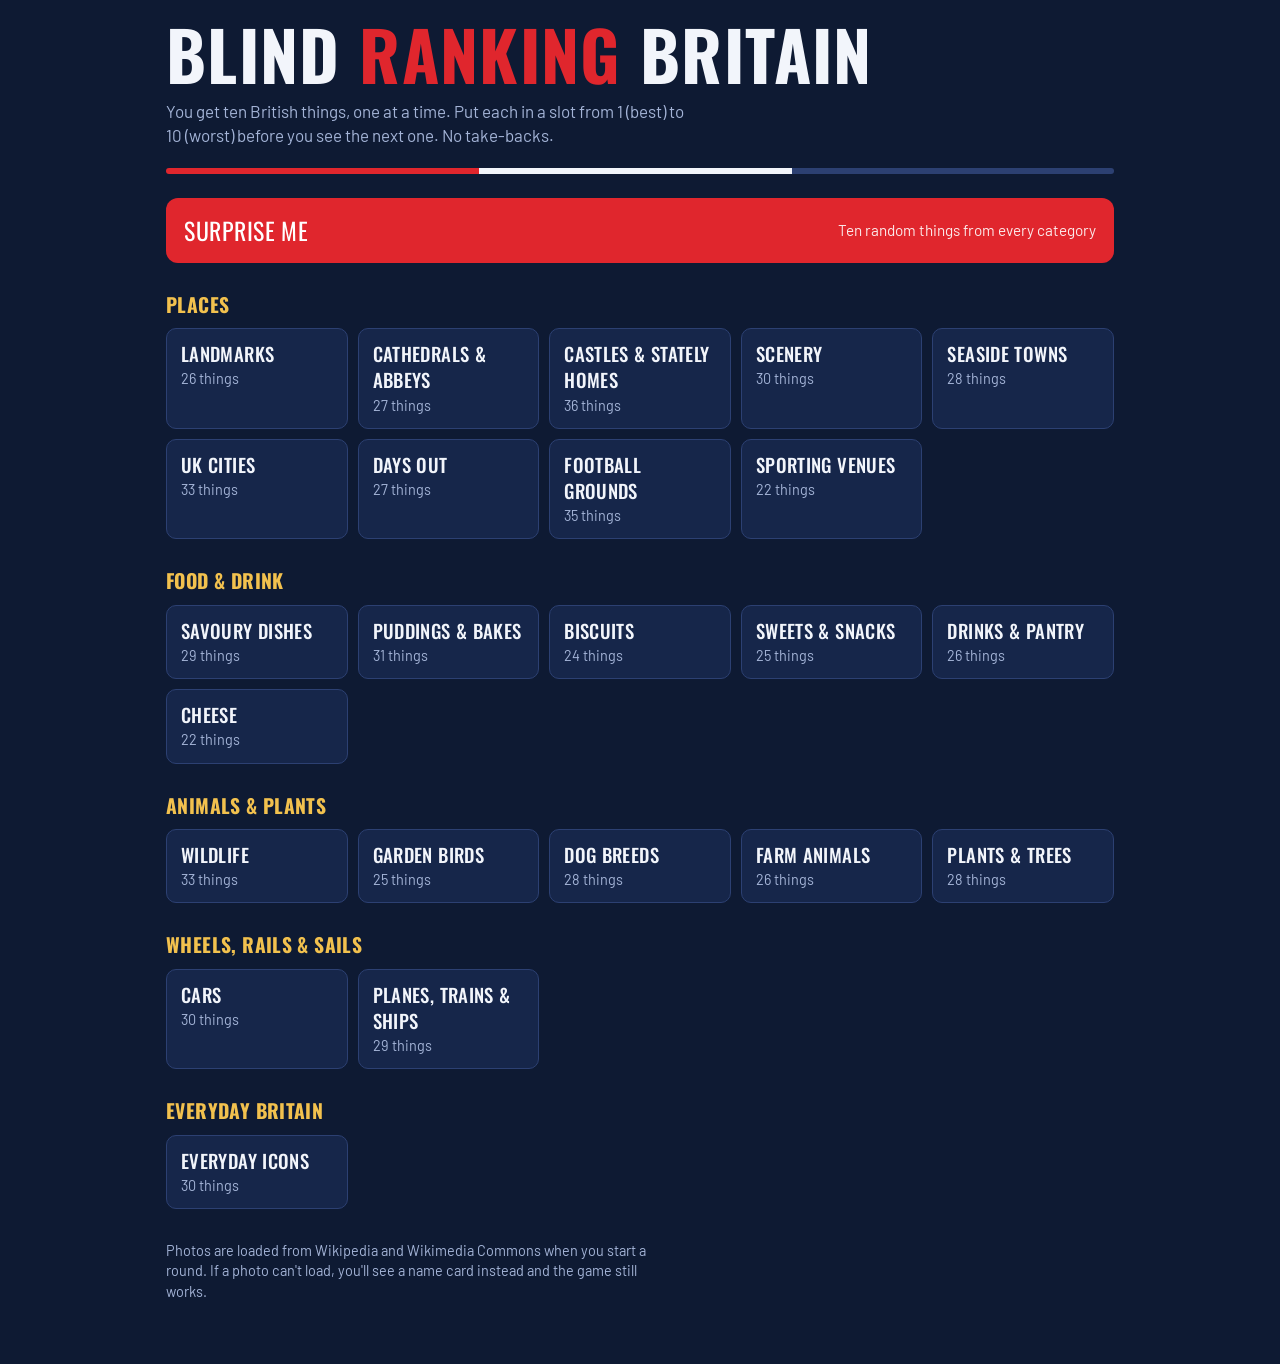
==== blind-ranking/index.html @ 7e0fb838 "Add Blind Ranking Britain game Co-Authored-By: Claude Sonnet 5.5 <noreply@anthropic.com> Claude-Sess" ====
<!DOCTYPE html>
<html lang="en-GB">
<head>
<meta charset="utf-8">
<meta name="viewport" content="width=device-width, initial-scale=1">
<title>Blind Ranking Britain</title>
<link rel="preconnect" href="https://fonts.googleapis.com">
<link rel="preconnect" href="https://fonts.gstatic.com" crossorigin>
<link href="https://fonts.googleapis.com/css2?family=Barlow:wght@400;600&family=Oswald:wght@500;700&display=swap" rel="stylesheet">
<style>
:root {
  /* Layout idea: category grid (home) -> one photo card beside ten numbered slots (game) -> ranked list (result). Navy ground, post-box red accent. */
  --bg: #0e1a33;
  --panel: #16264a;
  --line: #2c4072;
  --text: #f2f5fb;
  --muted: #a3b3d6;
  --accent: #e0262d;
  --gold: #f2c14e;
  --display: 'Oswald', 'Arial Narrow', Impact, sans-serif;
  --body: 'Barlow', system-ui, -apple-system, 'Segoe UI', Roboto, sans-serif;
  color-scheme: dark;
}
* { box-sizing: border-box; }
html, body { margin: 0; background: var(--bg); color: var(--text); font-family: var(--body); font-size: 17px; line-height: 1.4; }
body { min-height: 100%; }
button { font: inherit; color: inherit; cursor: pointer; }
button:focus-visible { outline: 3px solid var(--gold); outline-offset: 2px; }
[hidden] { display: none !important; }
.wrap { max-width: 980px; margin: 0 auto; padding: 20px 16px 48px; }
h1, h2, h3 { font-family: var(--display); text-transform: uppercase; letter-spacing: .02em; margin: 0; text-wrap: balance; }
h1 { font-size: clamp(2.4rem, 9vw, 4rem); line-height: 1; font-weight: 700; }
h1 span { color: var(--accent); }
.lede { color: var(--muted); max-width: 52ch; margin: 12px 0 0; }
.stripe { height: 6px; margin: 20px 0 24px; background: linear-gradient(90deg, var(--accent) 0 33%, var(--text) 33% 66%, var(--line) 66%); border-radius: 3px; }

/* home */
.surprise { width: 100%; display: flex; justify-content: space-between; align-items: center; gap: 12px; padding: 16px 18px; border: 0; border-radius: 12px; background: var(--accent); color: #fff; font-family: var(--display); font-size: 1.4rem; text-transform: uppercase; letter-spacing: .03em; }
.surprise small { font-family: var(--body); text-transform: none; font-size: .9rem; opacity: .9; letter-spacing: 0; }
.group { margin-top: 28px; }
.group h2 { font-size: 1.15rem; color: var(--gold); margin-bottom: 10px; }
.cats { display: grid; grid-template-columns: repeat(auto-fill, minmax(160px, 1fr)); gap: 10px; }
.cat { text-align: left; padding: 12px 14px; background: var(--panel); border: 1px solid var(--line); border-radius: 10px; display: flex; flex-direction: column; gap: 2px; min-height: 68px; }
.cat:hover { border-color: var(--text); }
.cat b { font-family: var(--display); font-weight: 500; font-size: 1.1rem; text-transform: uppercase; letter-spacing: .02em; }
.cat span { color: var(--muted); font-size: .85rem; }
.credit { color: var(--muted); font-size: .85rem; margin-top: 32px; max-width: 60ch; }

/* loading */
.loading { min-height: 60vh; display: grid; place-content: center; text-align: center; gap: 12px; font-family: var(--display); text-transform: uppercase; font-size: 1.4rem; }
.spin { width: 36px; height: 36px; margin: 0 auto; border: 4px solid var(--line); border-top-color: var(--accent); border-radius: 50%; animation: spin 0.9s linear infinite; }
@keyframes spin { to { transform: rotate(360deg); } }
@media (prefers-reduced-motion: reduce) { .spin { animation-duration: 3s; } }

/* game */
.bar { display: flex; align-items: center; justify-content: space-between; gap: 12px; margin-bottom: 14px; }
.back { background: none; border: 1px solid var(--line); border-radius: 8px; padding: 6px 12px; color: var(--muted); }
.bar .name { font-family: var(--display); text-transform: uppercase; font-size: 1.05rem; letter-spacing: .03em; flex: 1; text-align: center; }
.prog { font-family: var(--display); color: var(--gold); font-size: 1.1rem; min-width: 64px; text-align: right; }
.game { display: grid; gap: 16px; }
@media (min-width: 760px) { .game { grid-template-columns: 1fr 1fr; align-items: start; } .stage { position: sticky; top: 16px; } }
.stage { background: var(--panel); border: 1px solid var(--line); border-radius: 14px; overflow: hidden; }
.pic { position: relative; overflow: hidden; background: linear-gradient(135deg, #24396b, #101d3c); }
.pic img { width: 100%; height: 100%; object-fit: cover; display: block; }
.pic.big { height: clamp(190px, 36vh, 380px); }
.pic.md { width: 52px; height: 52px; flex: none; border-radius: 8px; }
.pic.sm { width: 36px; height: 36px; flex: none; border-radius: 6px; }
.ph { width: 100%; height: 100%; display: grid; place-content: center; padding: 10px; text-align: center; font-family: var(--display); text-transform: uppercase; font-size: 1.6rem; line-height: 1.1; color: var(--muted); }
.pic.md .ph, .pic.sm .ph { display: none; }
.itemname { padding: 12px 16px 16px; }
.itemname small { color: var(--muted); display: block; text-transform: uppercase; letter-spacing: .08em; font-size: .75rem; }
.itemname h2 { font-size: clamp(1.5rem, 6vw, 2rem); line-height: 1.1; margin-top: 2px; }
.slots { display: grid; gap: 6px; }
.slot { display: flex; align-items: center; gap: 12px; width: 100%; min-height: 48px; padding: 4px 12px 4px 8px; text-align: left; background: transparent; border: 1px dashed var(--line); border-radius: 10px; }
.slot .n { width: 34px; flex: none; text-align: center; font-family: var(--display); font-size: 1.5rem; color: var(--muted); }
.slot .t { flex: 1; min-width: 0; color: var(--muted); }
.slot .tag { font-size: .7rem; text-transform: uppercase; letter-spacing: .08em; color: var(--gold); }
.slot.open:hover { border-style: solid; border-color: var(--text); background: var(--panel); }
.slot.filled { background: var(--panel); border-style: solid; cursor: default; }
.slot.filled .n { color: var(--gold); }
.slot.filled .t { color: var(--text); font-weight: 600; overflow-wrap: anywhere; }
.hint { color: var(--muted); font-size: .85rem; margin: 10px 0 0; }

/* result */
.result h2 { font-size: clamp(1.8rem, 7vw, 2.6rem); }
.rank { list-style: none; margin: 18px 0 0; padding: 0; display: grid; gap: 6px; }
.rank li { display: flex; align-items: center; gap: 12px; padding: 6px 12px 6px 8px; background: var(--panel); border: 1px solid var(--line); border-radius: 10px; }
.rank .n { width: 34px; text-align: center; font-family: var(--display); font-size: 1.5rem; color: var(--gold); }
.rank li:first-child { border-color: var(--gold); }
.rank li:last-child { border-color: var(--accent); }
.rank .t { flex: 1; min-width: 0; font-weight: 600; overflow-wrap: anywhere; }
.rank .t small { display: block; color: var(--muted); font-weight: 400; }
.actions { display: flex; flex-wrap: wrap; gap: 10px; margin-top: 20px; }
.btn { padding: 12px 18px; border-radius: 10px; border: 1px solid var(--line); background: var(--panel); font-family: var(--display); text-transform: uppercase; letter-spacing: .03em; font-size: 1.05rem; }
.btn.primary { background: var(--accent); border-color: var(--accent); color: #fff; }
.msg { color: var(--gold); margin: 10px 0 0; min-height: 1.4em; }
</style>
</head>
<body>
<main class="wrap">

  <section id="home">
    <h1>Blind <span>Ranking</span> Britain</h1>
    <p class="lede">You get ten British things, one at a time. Put each in a slot from 1 (best) to 10 (worst) before you see the next one. No take-backs.</p>
    <div class="stripe" aria-hidden="true"></div>
    <button class="surprise" id="mixBtn" type="button">
      <span>Surprise me</span><small>Ten random things from every category</small>
    </button>
    <div id="groups"></div>
    <p class="credit">Photos are loaded from Wikipedia and Wikimedia Commons when you start a round. If a photo can't load, you'll see a name card instead and the game still works.</p>
  </section>

  <section id="loading" class="loading" hidden>
    <div class="spin" aria-hidden="true"></div>
    <div>Fetching photos</div>
  </section>

  <section id="game" hidden>
    <div class="bar">
      <button class="back" id="backBtn" type="button">Quit</button>
      <div class="name" id="catName"></div>
      <div class="prog" id="prog" aria-live="polite"></div>
    </div>
    <div class="game">
      <div class="stage">
        <div id="photo"></div>
        <div class="itemname"><small>Where does this go?</small><h2 id="itemName"></h2></div>
      </div>
      <div>
        <div class="slots" id="slots"></div>
        <p class="hint">Tap a slot, or press 1 to 9 and 0 for 10. 1 is best, 10 is worst.</p>
      </div>
    </div>
  </section>

  <section id="result" class="result" hidden>
    <h2 id="resTitle">Your ranking</h2>
    <p class="lede" id="resSub"></p>
    <ol class="rank" id="rankList"></ol>
    <div class="actions">
      <button class="btn primary" id="againBtn" type="button">Play again</button>
      <button class="btn" id="copyBtn" type="button">Copy result</button>
      <button class="btn" id="homeBtn" type="button">All categories</button>
    </div>
    <p class="msg" id="copyMsg" aria-live="polite"></p>
  </section>

</main>

<script>
(function () {
  'use strict';

  var GROUPS = ['Places', 'Food & drink', 'Animals & plants', 'Wheels, rails & sails', 'Everyday Britain'];

  // items: "Wikipedia article title::Label shown in game" separated by ";". The label defaults to the title without any (bracketed bit).
  var CATS = [
    { group: 0, name: 'Landmarks', items: "Big Ben;Tower Bridge;Stonehenge;Buckingham Palace;Edinburgh Castle;Blackpool Tower;Angel of the North;The Shard;London Eye;Hadrian's Wall;Giant's Causeway;White Cliffs of Dover;Tower of London;Glastonbury Tor;Forth Bridge;Clifton Suspension Bridge;Brighton Palace Pier;Royal Albert Hall;The Kelpies;Roman Baths (Bath);Humber Bridge;The Iron Bridge::Iron Bridge;Menai Suspension Bridge;Trafalgar Square;Piccadilly Circus;Royal Pavilion" },
    { group: 0, name: 'Cathedrals & Abbeys', items: "St Paul's Cathedral;York Minster;Canterbury Cathedral;Durham Cathedral;Salisbury Cathedral;Westminster Abbey;Liverpool Cathedral;Lincoln Cathedral;Ely Cathedral;Wells Cathedral;Gloucester Cathedral;Winchester Cathedral;Coventry Cathedral;Truro Cathedral;Norwich Cathedral;St Davids Cathedral;Exeter Cathedral;Westminster Cathedral;St Giles' Cathedral;Glasgow Cathedral;Lichfield Cathedral;Chichester Cathedral;King's College Chapel, Cambridge::King's College Chapel;Fountains Abbey;Tintern Abbey;Whitby Abbey;Rosslyn Chapel" },
    { group: 0, name: 'Castles & Stately Homes', items: "Windsor Castle;Edinburgh Castle;Warwick Castle;Caernarfon Castle;Stirling Castle;Dover Castle;Leeds Castle;Bodiam Castle;Alnwick Castle;Balmoral Castle;Hampton Court Palace;Blenheim Palace;Eilean Donan;Conwy Castle;Harlech Castle;Highclere Castle;Chatsworth House;Castle Howard;Kenilworth Castle;Dunnottar Castle;Corfe Castle;Carrickfergus Castle;Cardiff Castle;Castell Coch;Bamburgh Castle;Durham Castle;Lindisfarne Castle;Palace of Holyroodhouse;Hever Castle;Glamis Castle;Urquhart Castle;Beaumaris Castle;Pembroke Castle;Tintagel Castle;Osborne House;Kensington Palace" },
    { group: 0, name: 'Scenery', items: "Lake District;Snowdonia;Ben Nevis;Scafell Pike;Isle of Skye;Jurassic Coast;Dartmoor;Peak District;Cairngorms;Loch Ness;Seven Sisters (cliffs)::Seven Sisters;Cheddar Gorge;Malham Cove;Durdle Door;Lulworth Cove;Fingal's Cave;Glen Coe;Brecon Beacons;Yorkshire Dales;New Forest;Isle of Wight;Land's End;Lizard Point;Dunnet Head;Beachy Head;Old Harry Rocks;Loch Lomond;Buttermere;Windermere;Glenfinnan Viaduct" },
    { group: 0, name: 'Seaside Towns', items: "Blackpool;Brighton;Bournemouth;Scarborough, North Yorkshire::Scarborough;Whitby;Margate;Great Yarmouth;Llandudno;Southend-on-Sea;Torquay;St Ives, Cornwall::St Ives;Weston-super-Mare;Skegness;Cromer;Bognor Regis;Tenby;Aberystwyth;Portrush;Broadstairs;Newquay;Falmouth, Cornwall::Falmouth;Whitley Bay;Clacton-on-Sea;Morecambe;Southport;Padstow;Lyme Regis;Ramsgate" },
    { group: 0, name: 'UK Cities', items: "London;Edinburgh;Manchester;Liverpool;Glasgow;Cardiff;Belfast;Bristol;Bath, Somerset::Bath;York;Oxford;Cambridge;Newcastle upon Tyne::Newcastle;Birmingham;Leeds;Sheffield;Nottingham;Norwich;Aberdeen;Inverness;Durham, England::Durham;Canterbury;Exeter;Chester;Lincoln, England::Lincoln;Southampton;Plymouth;Swansea;Leicester;Derry::Derry/Londonderry;Stirling;Winchester;Salisbury" },
    { group: 0, name: 'Days Out', items: "Blackpool Pleasure Beach;Alton Towers;Legoland Windsor Resort::Legoland Windsor;Thorpe Park;Chessington World of Adventures;Eden Project;Longleat;Madame Tussauds London::Madame Tussauds;ZSL London Zoo::London Zoo;Natural History Museum, London::Natural History Museum;Science Museum, London::Science Museum;British Museum;Royal Botanic Gardens, Kew::Kew Gardens;Beamish Museum;Portmeirion;Warwick Castle;Cadbury World;Tate Modern;Victoria and Albert Museum::V&A;Bletchley Park;Drayton Manor Park;Flamingo Land Resort::Flamingo Land;National Railway Museum;Jorvik Viking Centre;Edinburgh Zoo;Windsor Great Park;Whipsnade Zoo" },
    { group: 0, name: 'Football Grounds', items: "Wembley Stadium;Old Trafford;Anfield;Emirates Stadium;Stamford Bridge (stadium)::Stamford Bridge;City of Manchester Stadium::Etihad Stadium;Villa Park;St James' Park;Goodison Park;Celtic Park;Ibrox Stadium;Hampden Park;Principality Stadium;Tottenham Hotspur Stadium;London Stadium;Craven Cottage;Elland Road;Hillsborough Stadium;Selhurst Park;Molineux Stadium;The Hawthorns;Stadium of Light;City Ground;Turf Moor;Carrow Road;Portman Road;Ewood Park;Bramall Lane;St Mary's Stadium;Vicarage Road;Fratton Park;Ashton Gate Stadium;Pittodrie Stadium;Tynecastle Park;Easter Road" },
    { group: 0, name: 'Sporting Venues', items: "Lord's;The Oval;Silverstone Circuit;Old Course at St Andrews::St Andrews Old Course;Aintree Racecourse;Ascot Racecourse;Twickenham Stadium;Murrayfield Stadium;All England Lawn Tennis and Croquet Club::Wimbledon;Cheltenham Racecourse;Brands Hatch;Headingley Stadium;Edgbaston Cricket Ground;Old Trafford Cricket Ground;Trent Bridge;Royal Birkdale Golf Club;Goodwood Circuit;Donington Park;Epsom Downs Racecourse;Crucible Theatre;Royal Portrush Golf Club;Hampden Park" },

    { group: 1, name: 'Savoury Dishes', items: "Fish and chips;Full breakfast::Full English breakfast;Sunday roast;Yorkshire pudding;Shepherd's pie;Cottage pie;Bangers and mash;Scotch egg;Cornish pasty;Pork pie;Haggis;Chicken tikka masala;Beans on toast;Black pudding;Ploughman's lunch;Bubble and squeak;Toad in the hole;Welsh rarebit;Cullen skink;Lancashire hotpot;Kedgeree;Pie and mash;Chip butty;Bacon sandwich;Sausage roll;Mushy peas;Pickled egg;Cawl;Stovies" },
    { group: 1, name: 'Puddings & Bakes', items: "Sticky toffee pudding;Trifle;Spotted dick;Bakewell tart;Victoria sponge cake::Victoria sponge;Scone;Crumpet;Cream tea;Jam roly-poly;Banoffee pie;Treacle tart;Eton mess;Apple crumble;Rice pudding;Bread and butter pudding;Christmas pudding;Mince pie;Lemon drizzle cake;Eccles cake;Chelsea bun;Bara brith;Welsh cake;Battenberg cake;Dundee cake;Cranachan;Custard tart;Flapjack;Hot cross bun;Simnel cake;Banbury cake;Parkin" },
    { group: 1, name: 'Biscuits', items: "Digestive biscuit;Jaffa Cake;Custard cream;Bourbon biscuit;Rich tea;Shortbread;Ginger nut;Garibaldi biscuit;Jammie Dodger;Fig roll;Penguin (biscuit);Wagon Wheel (biscuit);Hobnob;Oatcake;Viennese whirl;Party Ring;Nice biscuit;Lincoln biscuit;Abernethy biscuit;Bath Oliver;Tunnock's Caramel Wafer;Tunnock's Teacake;Brandy snap;Malted milk biscuit::Malted Milk" },
    { group: 1, name: 'Sweets & Snacks', items: "Jelly Babies;Liquorice allsorts;Wine gum;Fruit Pastilles;Cadbury Dairy Milk::Dairy Milk;Curly Wurly;Crunchie;Cadbury Flake::Flake;Wispa;Terry's Chocolate Orange;Quality Street;Maltesers;Freddo;Humbug (sweet)::Humbug;Monster Munch;Quavers;Wotsits;Hula Hoops;Walkers Crisps::Walkers crisps;Fudge;Toffee;Rock (confectionery)::Seaside rock;Sherbet fountain;Pear drop;Bonfire toffee::Treacle toffee" },
    { group: 1, name: 'Drinks & Pantry', items: "Marmite;Bovril;Branston Pickle::Branston;HP Sauce;Irn-Bru;Vimto;Ribena;Lucozade;Tizer;Pimm's;Ginger beer;Dandelion and burdock;Horlicks;Ovaltine;Marmalade;Clotted cream;Piccalilli;Worcestershire sauce;Mint sauce;Gin and tonic;Cider;Cask ale::Real ale;Guinness;Shandy;Mulled wine;Scotch whisky" },
    { group: 1, name: 'Cheese', items: "Cheddar cheese::Cheddar;Stilton cheese::Stilton;Wensleydale cheese::Wensleydale;Red Leicester;Double Gloucester;Caerphilly cheese::Caerphilly;Cheshire cheese::Cheshire;Lancashire cheese::Lancashire;Cornish Yarg;Stinking Bishop;Shropshire Blue;Derby cheese::Derby;Sage Derby;Lincolnshire Poacher;Dorset Blue Vinney;Single Gloucester;Swaledale cheese::Swaledale;Cornish Blue;Wensleydale with cranberries;Cotherstone cheese::Cotherstone;Y Fenni;Applewood (cheese)::Applewood" },

    { group: 2, name: 'Wildlife', items: "European badger::Badger;Red fox;European hedgehog::Hedgehog;Red squirrel;Red deer;Atlantic puffin::Puffin;Barn owl;Eurasian otter::Otter;Adder;Grey seal;Red kite;Golden eagle;Mute swan;Common kingfisher::Kingfisher;Common frog;Mountain hare;Roe deer;Pine marten;Common seal;Eurasian beaver::Beaver;Scottish wildcat;Red grouse;Basking shark;Hazel dormouse::Dormouse;Stoat;Eurasian harvest mouse::Harvest mouse;Atlantic salmon;Grass snake;Fallow deer;Peregrine falcon;Osprey;Northern gannet::Gannet;Bottlenose dolphin" },
    { group: 2, name: 'Garden Birds', items: "European robin::Robin;Eurasian blue tit::Blue tit;Great tit;Common blackbird::Blackbird;Eurasian wren::Wren;House sparrow;Common chaffinch::Chaffinch;European goldfinch::Goldfinch;Common starling::Starling;Common wood pigeon::Wood pigeon;Eurasian magpie::Magpie;Eurasian jay::Jay;Long-tailed tit;Eurasian bullfinch::Bullfinch;Song thrush;Dunnock;Great spotted woodpecker;Eurasian nuthatch::Nuthatch;Eurasian collared dove::Collared dove;Coal tit;European greenfinch::Greenfinch;Eurasian siskin::Siskin;Eurasian treecreeper::Treecreeper;Eurasian blackcap::Blackcap;Common chiffchaff::Chiffchaff" },
    { group: 2, name: 'Dog Breeds', items: "Labrador Retriever;Border Collie;English Cocker Spaniel::Cocker Spaniel;Jack Russell Terrier;Bulldog::English Bulldog;Pembroke Welsh Corgi::Corgi;Yorkshire Terrier;Staffordshire Bull Terrier::Staffie;English Springer Spaniel::Springer Spaniel;Scottish Terrier;West Highland White Terrier::Westie;Border Terrier;Greyhound;Whippet;Old English Sheepdog;Airedale Terrier;Irish Setter;Cavalier King Charles Spaniel;Golden Retriever;Beagle;Bull Terrier;Lakeland Terrier;English Setter;Basset Hound;Rough Collie;Shetland Sheepdog;Welsh Springer Spaniel;Bearded Collie" },
    { group: 2, name: 'Farm Animals', items: "Highland cattle;Shetland pony;Herdwick;Jacob sheep;Tamworth pig::Tamworth;Gloucestershire Old Spots;Clydesdale horse;Shire horse;Exmoor pony;Dartmoor pony;Suffolk Punch;Aberdeen Angus;Hereford cattle::Hereford;Dexter cattle::Dexter;Welsh Black cattle::Welsh Black;Suffolk sheep;Texel sheep::Texel;Cheviot sheep::Cheviot;Large Black pig::Large Black;British Saddleback;Longhorn cattle::Longhorn;Belted Galloway;Swaledale sheep::Swaledale;Soay sheep::Soay;Lincoln Red;Welsh Mountain pony" },
    { group: 2, name: 'Plants & Trees', items: "Daffodil;Hyacinthoides non-scripta::Bluebell;Primula vulgaris::Primrose;Foxglove;Snowdrop;Sweet pea;Lavender;Papaver rhoeas::Poppy;Anthriscus sylvestris::Cow parsley;Bellis perennis::Daisy;Buttercup;Calluna vulgaris::Heather;Ulex europaeus::Gorse;Hawthorn;Ilex aquifolium::Holly;Quercus robur::English oak;Betula pendula::Silver birch;Aesculus hippocastanum::Horse chestnut;Scots pine;Sorbus aucuparia::Rowan;Stinging nettle;Dandelion;Allium ursinum::Wild garlic;Sambucus nigra::Elder;Honeysuckle;Rosa canina::Dog rose;Yew;Common ivy" },

    { group: 3, name: 'Cars', items: "Mini;Land Rover Defender;Aston Martin DB5;Jaguar E-Type;Morris Minor;Lotus Elise;McLaren F1;Reliant Robin;Bentley Continental GT;Range Rover;Triumph Spitfire;MG MGB;Austin Seven;Caterham 7;Rolls-Royce Silver Ghost;Austin FX4::London black cab;Ford Cortina;Mini Moke;Jensen Interceptor;TVR Griffith;Morgan Plus 4;Lotus Esprit;Rover SD1;Austin Allegro;Hillman Imp;Sinclair C5;Ford Capri;Vauxhall Astra;Land Rover Series I::Land Rover Series;Triumph TR6" },
    { group: 3, name: 'Planes, Trains & Ships', items: "Flying Scotsman (locomotive)::Flying Scotsman;LNER Class A4 4468 Mallard::Mallard;British Rail Class 43 (HST)::Intercity 125;Eurostar;Concorde;Supermarine Spitfire::Spitfire;Hawker Hurricane;Avro Lancaster;BAE Systems Hawk::Hawk (Red Arrows);Hawker Siddeley Harrier::Harrier Jump Jet;Avro Vulcan;RMS Queen Mary 2::Queen Mary 2;Cutty Sark;HMS Victory;Mary Rose;SS Great Britain;RMS Titanic;AEC Routemaster::Routemaster;Brompton Bicycle::Brompton;Penny-farthing;Hovercraft;Blackpool Tramway::Blackpool tram;London Underground;Glasgow Subway;Docklands Light Railway;Thames sailing barge::Thames barge;Isle of Wight Steam Railway::Steam railway;British Rail Class 08;Mini Cooper" },

    { group: 4, name: 'Everyday Icons', items: "Red telephone box::Red phone box;Pillar box::Pillar box;Flag of the United Kingdom::Union Jack;Penny Black;Wellington boot::Wellies;Bowler hat;Umbrella::Brolly;Hot-water bottle;Public house::The local pub;Fish and chip shop::Chippy;Allotment (gardening)::Allotment;Double-decker bus;Darts::Dartboard;Snooker;Cricket ball;Teapot;Electric kettle::Kettle;Tea;Cup and saucer::Cup and saucer;Conker;Maypole;Fruit machine;Pint (unit)::Pint glass;Rugby ball;Tweed (cloth)::Tweed;Barbour (company)::Wax jacket;Garden gnome;Bagpipes;Cricket pavilion::Cricket pavilion;Village green" }
  ];

  // Parse item strings into objects.
  CATS.forEach(function (c, i) {
    c.id = i;
    c.list = c.items.split(';').map(function (s) { return s.trim(); }).filter(Boolean).map(function (s) {
      var parts = s.split('::');
      var title = parts[0].trim();
      var label = (parts[1] || title.replace(/\s*\(.*\)$/, '')).trim();
      return { title: title, label: label, cat: c.name };
    });
  });

  var ALL = [].concat.apply([], CATS.map(function (c) { return c.list; }));

  // ---------- helpers ----------
  function $(s) { return document.querySelector(s); }
  function el(tag, cls, text) {
    var e = document.createElement(tag);
    if (cls) e.className = cls;
    if (text != null) e.textContent = text;
    return e;
  }
  function shuffle(a) {
    a = a.slice();
    for (var i = a.length - 1; i > 0; i--) {
      var j = Math.floor(Math.random() * (i + 1));
      var t = a[i]; a[i] = a[j]; a[j] = t;
    }
    return a;
  }
  function show(id) {
    ['home', 'loading', 'game', 'result'].forEach(function (s) { $('#' + s).hidden = (s !== id); });
    window.scrollTo(0, 0);
    current = id;
  }
  var current = 'home';

  // ---------- Wikipedia photos ----------
  var imgCache = {};
  function fetchThumbs(titles) {
    var url = 'https://en.wikipedia.org/w/api.php?action=query&format=json&origin=*&redirects=1&prop=pageimages&piprop=thumbnail&pithumbsize=800&titles=' +
      encodeURIComponent(titles.join('|'));
    var ctrl = typeof AbortController !== 'undefined' ? new AbortController() : null;
    var timer = setTimeout(function () { if (ctrl) ctrl.abort(); }, 8000);
    return fetch(url, ctrl ? { signal: ctrl.signal } : undefined)
      .then(function (r) { return r.json(); })
      .then(function (j) {
        clearTimeout(timer);
        var q = j.query || {};
        var norm = {}, red = {}, byTitle = {};
        (q.normalized || []).forEach(function (n) { norm[n.from] = n.to; });
        (q.redirects || []).forEach(function (n) { red[n.from] = n.to; });
        Object.keys(q.pages || {}).forEach(function (k) {
          var p = q.pages[k];
          if (p && p.thumbnail) byTitle[p.title] = p.thumbnail.source;
        });
        var out = {};
        titles.forEach(function (t) {
          var n = norm[t] || t;
          var r = red[n] || n;
          out[t] = byTitle[r] || null;
        });
        return out;
      })
      .catch(function () { clearTimeout(timer); return null; });
  }
  function loadImages(items) {
    var need = items.map(function (i) { return i.title; }).filter(function (t) { return !(t in imgCache); });
    var p = need.length ? fetchThumbs(need) : Promise.resolve({});
    return p.then(function (res) {
      if (res) need.forEach(function (t) { imgCache[t] = res[t]; });
      items.forEach(function (i) { i.img = imgCache[i.title] || null; });
    });
  }

  function pic(item, size) {
    var box = el('div', 'pic ' + size);
    function placeholder() {
      box.textContent = '';
      var p = el('div', 'ph');
      p.appendChild(el('span', null, item.label));
      box.appendChild(p);
    }
    if (item.img) {
      var im = new Image();
      im.alt = item.label;
      im.decoding = 'async';
      im.referrerPolicy = 'no-referrer';
      im.onerror = placeholder;
      im.src = item.img;
      box.appendChild(im);
    } else {
      placeholder();
    }
    return box;
  }

  // ---------- home ----------
  function buildHome() {
    var root = $('#groups');
    GROUPS.forEach(function (g, gi) {
      var cats = CATS.filter(function (c) { return c.group === gi; });
      var sec = el('div', 'group');
      sec.appendChild(el('h2', null, g));
      var grid = el('div', 'cats');
      cats.forEach(function (c) {
        var b = el('button', 'cat');
        b.type = 'button';
        b.appendChild(el('b', null, c.name));
        b.appendChild(el('span', null, c.list.length + ' things'));
        b.addEventListener('click', function () { start(c); });
        grid.appendChild(b);
      });
      sec.appendChild(grid);
      root.appendChild(sec);
    });
    $('#mixBtn').addEventListener('click', function () { start(null); });
  }

  // ---------- game ----------
  var state = null;

  function start(cat) {
    show('loading');
    var pool = cat ? shuffle(cat.list).slice(0, 16) : shuffle(ALL).slice(0, 18);
    loadImages(pool).then(function () {
      var withImg = pool.filter(function (i) { return i.img; });
      var without = pool.filter(function (i) { return !i.img; });
      var picked = shuffle(withImg.concat(without).slice(0, 10)).map(function (i) {
        return { title: i.title, label: i.label, cat: i.cat, img: i.img };
      });
      picked.forEach(function (i) { if (i.img) { var pre = new Image(); pre.src = i.img; } });
      state = { cat: cat, name: cat ? cat.name : 'Surprise mix', items: picked, i: 0, slots: new Array(10).fill(null) };
      buildSlots();
      renderGame();
      show('game');
    });
  }

  function buildSlots() {
    var box = $('#slots');
    box.textContent = '';
    for (var n = 0; n < 10; n++) {
      (function (n) {
        var b = el('button', 'slot open');
        b.type = 'button';
        b.id = 'slot' + n;
        b.appendChild(el('span', 'n', String(n + 1)));
        var t = el('span', 't');
        b.appendChild(t);
        b.addEventListener('click', function () { place(n); });
        box.appendChild(b);
      })(n);
    }
  }

  function renderGame() {
    var s = state;
    var item = s.items[s.i];
    $('#catName').textContent = s.name;
    $('#prog').textContent = (s.i + 1) + ' of 10';
    var photo = $('#photo');
    photo.textContent = '';
    photo.appendChild(pic(item, 'big'));
    $('#itemName').textContent = item.label;
    for (var n = 0; n < 10; n++) {
      var b = $('#slot' + n);
      var t = b.querySelector('.t');
      var old = b.querySelector('.pic');
      if (old) old.remove();
      t.textContent = '';
      var it = s.slots[n];
      if (it) {
        b.className = 'slot filled';
        b.disabled = true;
        b.insertBefore(pic(it, 'sm'), t);
        t.textContent = it.label;
      } else {
        b.className = 'slot open';
        b.disabled = false;
        if (n === 0) { var tag = el('span', 'tag', 'Best'); t.appendChild(tag); }
        else if (n === 9) { var tag2 = el('span', 'tag', 'Worst'); t.appendChild(tag2); }
        else t.textContent = '';
      }
    }
  }

  function place(n) {
    if (!state || state.slots[n]) return;
    state.slots[n] = state.items[state.i];
    state.i++;
    if (state.i >= 10) showResult();
    else renderGame();
  }

  document.addEventListener('keydown', function (e) {
    if (current !== 'game' || e.ctrlKey || e.metaKey || e.altKey) return;
    if (/^[0-9]$/.test(e.key)) place(e.key === '0' ? 9 : Number(e.key) - 1);
  });

  // ---------- result ----------
  function resultText() {
    var lines = ['Blind Ranking Britain: ' + state.name];
    state.slots.forEach(function (it, i) { lines.push((i + 1) + '. ' + it.label); });
    return lines.join('\n');
  }

  function showResult() {
    var s = state;
    $('#resTitle').textContent = s.name;
    $('#resSub').textContent = 'You put ' + s.slots[0].label + ' first and ' + s.slots[9].label + ' last.';
    var list = $('#rankList');
    list.textContent = '';
    s.slots.forEach(function (it, i) {
      var li = el('li');
      li.appendChild(el('span', 'n', String(i + 1)));
      li.appendChild(pic(it, 'md'));
      var t = el('span', 't', it.label);
      if (s.cat == null) t.appendChild(el('small', null, it.cat));
      li.appendChild(t);
      list.appendChild(li);
    });
    $('#copyMsg').textContent = '';
    show('result');
  }

  function copyText(text) {
    var done = function () { return true; };
    if (navigator.clipboard && navigator.clipboard.writeText) {
      return navigator.clipboard.writeText(text).then(done, function () { return legacyCopy(text); });
    }
    return Promise.resolve(legacyCopy(text));
  }
  function legacyCopy(text) {
    try {
      var ta = document.createElement('textarea');
      ta.value = text;
      ta.setAttribute('readonly', '');
      ta.style.position = 'fixed';
      ta.style.opacity = '0';
      document.body.appendChild(ta);
      ta.select();
      var ok = document.execCommand('copy');
      ta.remove();
      return ok;
    } catch (e) { return false; }
  }

  $('#copyBtn').addEventListener('click', function () {
    copyText(resultText()).then(function (ok) {
      $('#copyMsg').textContent = ok ? 'Copied. Paste it into a message to compare with friends.' : 'Copy was blocked here. Select the list above instead.';
    });
  });
  $('#againBtn').addEventListener('click', function () { start(state.cat); });
  $('#homeBtn').addEventListener('click', function () { show('home'); });
  $('#backBtn').addEventListener('click', function () { show('home'); });

  buildHome();
})();
</script>
</body>
</html>
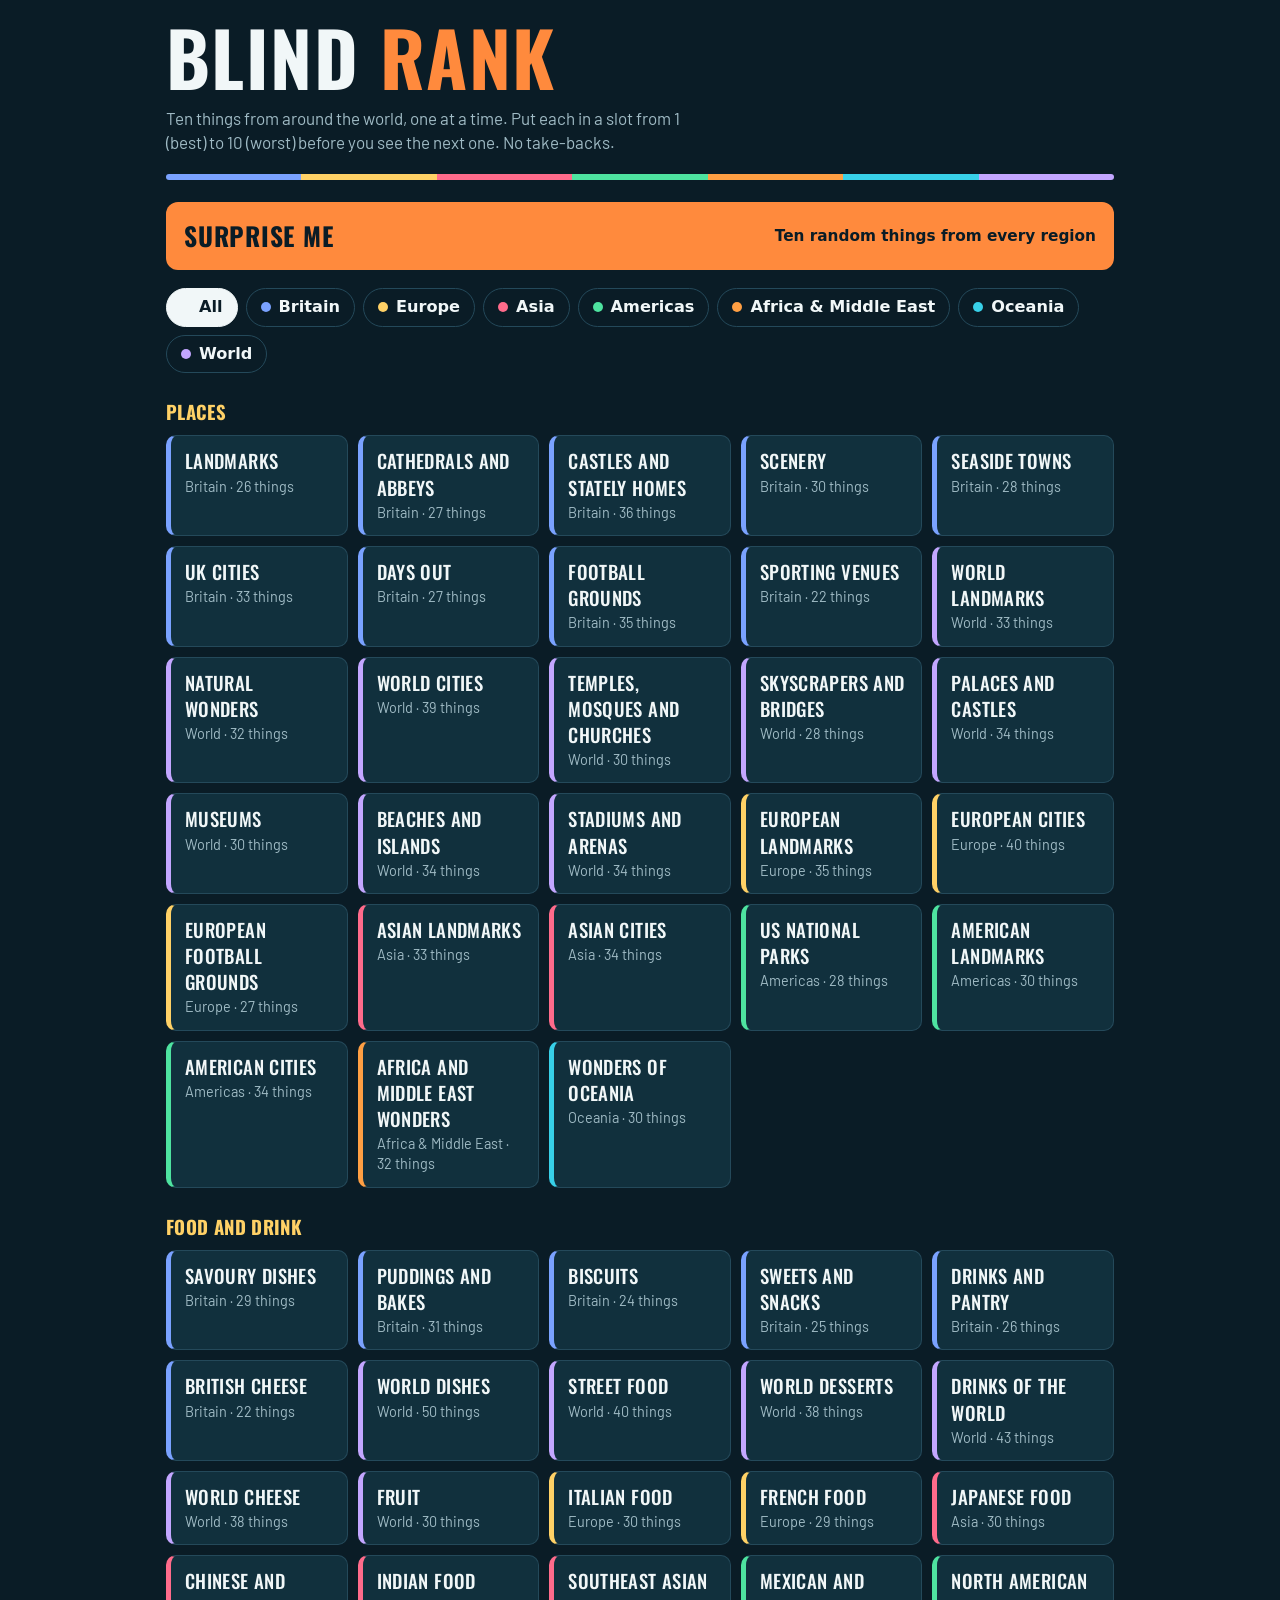
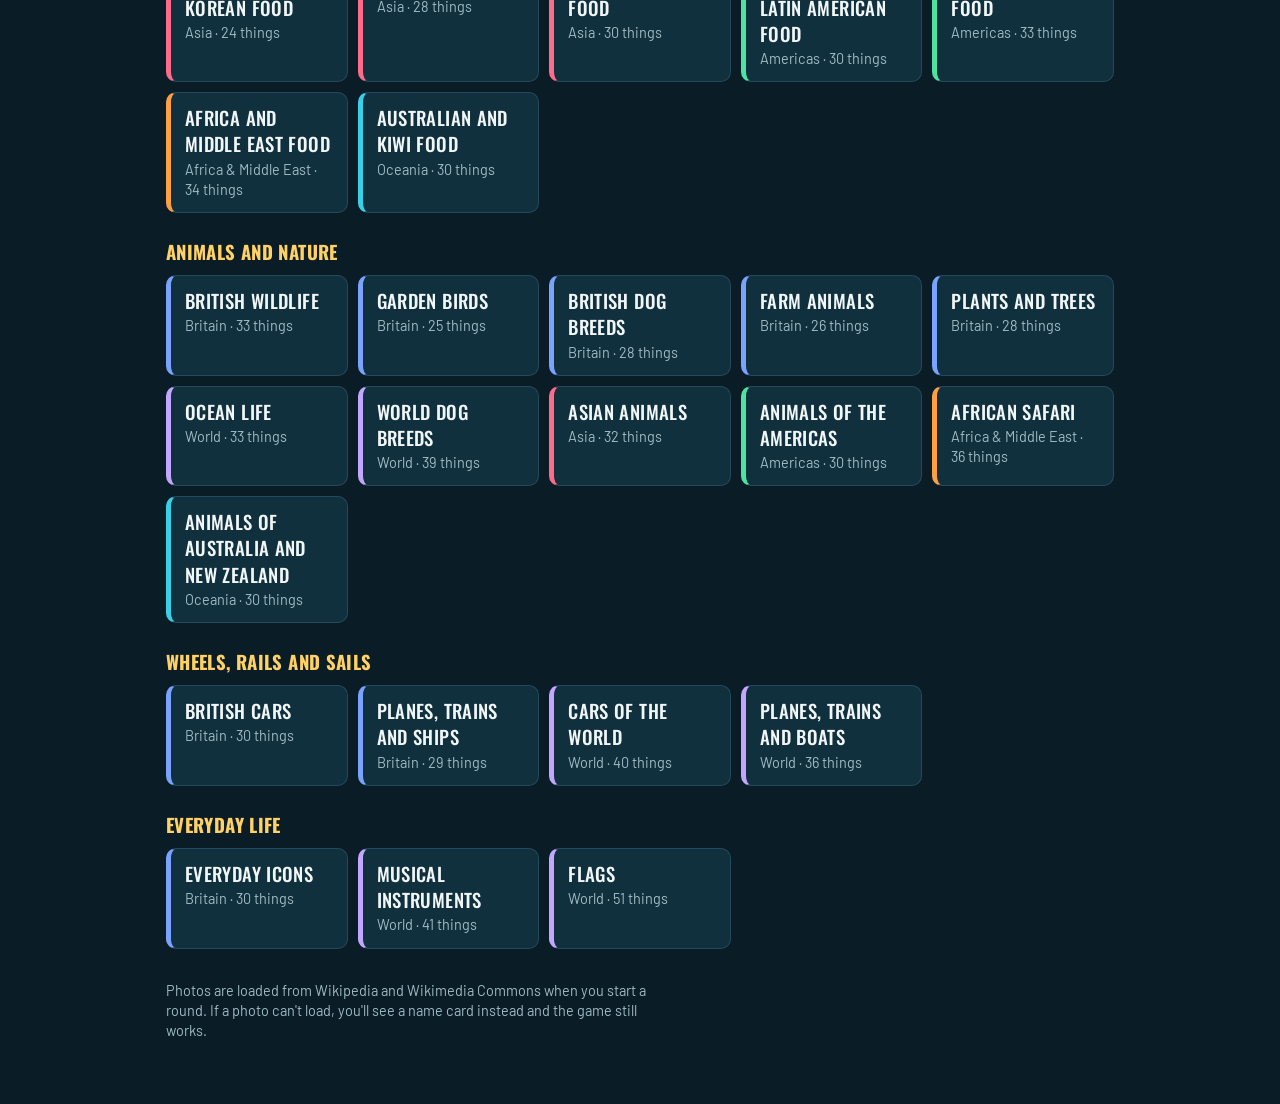
==== commit 44db2d60: "Blind Rank: world edition with regions, flags and 68 categories Co-Authored-By: Claude Sonnet 5.5 <n" ====
--- a/blind-ranking/index.html
+++ b/blind-ranking/index.html
@@ -1,447 +1,3 @@
 <!DOCTYPE html>
-<html lang="en-GB">
-<head>
-<meta charset="utf-8">
-<meta name="viewport" content="width=device-width, initial-scale=1">
-<title>Blind Ranking Britain</title>
-<link rel="preconnect" href="https://fonts.googleapis.com">
-<link rel="preconnect" href="https://fonts.gstatic.com" crossorigin>
-<link href="https://fonts.googleapis.com/css2?family=Barlow:wght@400;600&family=Oswald:wght@500;700&display=swap" rel="stylesheet">
-<style>
-:root {
-  /* Layout idea: category grid (home) -> one photo card beside ten numbered slots (game) -> ranked list (result). Navy ground, post-box red accent. */
-  --bg: #0e1a33;
-  --panel: #16264a;
-  --line: #2c4072;
-  --text: #f2f5fb;
-  --muted: #a3b3d6;
-  --accent: #e0262d;
-  --gold: #f2c14e;
-  --display: 'Oswald', 'Arial Narrow', Impact, sans-serif;
-  --body: 'Barlow', system-ui, -apple-system, 'Segoe UI', Roboto, sans-serif;
-  color-scheme: dark;
-}
-* { box-sizing: border-box; }
-html, body { margin: 0; background: var(--bg); color: var(--text); font-family: var(--body); font-size: 17px; line-height: 1.4; }
-body { min-height: 100%; }
-button { font: inherit; color: inherit; cursor: pointer; }
-button:focus-visible { outline: 3px solid var(--gold); outline-offset: 2px; }
-[hidden] { display: none !important; }
-.wrap { max-width: 980px; margin: 0 auto; padding: 20px 16px 48px; }
-h1, h2, h3 { font-family: var(--display); text-transform: uppercase; letter-spacing: .02em; margin: 0; text-wrap: balance; }
-h1 { font-size: clamp(2.4rem, 9vw, 4rem); line-height: 1; font-weight: 700; }
-h1 span { color: var(--accent); }
-.lede { color: var(--muted); max-width: 52ch; margin: 12px 0 0; }
-.stripe { height: 6px; margin: 20px 0 24px; background: linear-gradient(90deg, var(--accent) 0 33%, var(--text) 33% 66%, var(--line) 66%); border-radius: 3px; }
-
-/* home */
-.surprise { width: 100%; display: flex; justify-content: space-between; align-items: center; gap: 12px; padding: 16px 18px; border: 0; border-radius: 12px; background: var(--accent); color: #fff; font-family: var(--display); font-size: 1.4rem; text-transform: uppercase; letter-spacing: .03em; }
-.surprise small { font-family: var(--body); text-transform: none; font-size: .9rem; opacity: .9; letter-spacing: 0; }
-.group { margin-top: 28px; }
-.group h2 { font-size: 1.15rem; color: var(--gold); margin-bottom: 10px; }
-.cats { display: grid; grid-template-columns: repeat(auto-fill, minmax(160px, 1fr)); gap: 10px; }
-.cat { text-align: left; padding: 12px 14px; background: var(--panel); border: 1px solid var(--line); border-radius: 10px; display: flex; flex-direction: column; gap: 2px; min-height: 68px; }
-.cat:hover { border-color: var(--text); }
-.cat b { font-family: var(--display); font-weight: 500; font-size: 1.1rem; text-transform: uppercase; letter-spacing: .02em; }
-.cat span { color: var(--muted); font-size: .85rem; }
-.credit { color: var(--muted); font-size: .85rem; margin-top: 32px; max-width: 60ch; }
-
-/* loading */
-.loading { min-height: 60vh; display: grid; place-content: center; text-align: center; gap: 12px; font-family: var(--display); text-transform: uppercase; font-size: 1.4rem; }
-.spin { width: 36px; height: 36px; margin: 0 auto; border: 4px solid var(--line); border-top-color: var(--accent); border-radius: 50%; animation: spin 0.9s linear infinite; }
-@keyframes spin { to { transform: rotate(360deg); } }
-@media (prefers-reduced-motion: reduce) { .spin { animation-duration: 3s; } }
-
-/* game */
-.bar { display: flex; align-items: center; justify-content: space-between; gap: 12px; margin-bottom: 14px; }
-.back { background: none; border: 1px solid var(--line); border-radius: 8px; padding: 6px 12px; color: var(--muted); }
-.bar .name { font-family: var(--display); text-transform: uppercase; font-size: 1.05rem; letter-spacing: .03em; flex: 1; text-align: center; }
-.prog { font-family: var(--display); color: var(--gold); font-size: 1.1rem; min-width: 64px; text-align: right; }
-.game { display: grid; gap: 16px; }
-@media (min-width: 760px) { .game { grid-template-columns: 1fr 1fr; align-items: start; } .stage { position: sticky; top: 16px; } }
-.stage { background: var(--panel); border: 1px solid var(--line); border-radius: 14px; overflow: hidden; }
-.pic { position: relative; overflow: hidden; background: linear-gradient(135deg, #24396b, #101d3c); }
-.pic img { width: 100%; height: 100%; object-fit: cover; display: block; }
-.pic.big { height: clamp(190px, 36vh, 380px); }
-.pic.md { width: 52px; height: 52px; flex: none; border-radius: 8px; }
-.pic.sm { width: 36px; height: 36px; flex: none; border-radius: 6px; }
-.ph { width: 100%; height: 100%; display: grid; place-content: center; padding: 10px; text-align: center; font-family: var(--display); text-transform: uppercase; font-size: 1.6rem; line-height: 1.1; color: var(--muted); }
-.pic.md .ph, .pic.sm .ph { display: none; }
-.itemname { padding: 12px 16px 16px; }
-.itemname small { color: var(--muted); display: block; text-transform: uppercase; letter-spacing: .08em; font-size: .75rem; }
-.itemname h2 { font-size: clamp(1.5rem, 6vw, 2rem); line-height: 1.1; margin-top: 2px; }
-.slots { display: grid; gap: 6px; }
-.slot { display: flex; align-items: center; gap: 12px; width: 100%; min-height: 48px; padding: 4px 12px 4px 8px; text-align: left; background: transparent; border: 1px dashed var(--line); border-radius: 10px; }
-.slot .n { width: 34px; flex: none; text-align: center; font-family: var(--display); font-size: 1.5rem; color: var(--muted); }
-.slot .t { flex: 1; min-width: 0; color: var(--muted); }
-.slot .tag { font-size: .7rem; text-transform: uppercase; letter-spacing: .08em; color: var(--gold); }
-.slot.open:hover { border-style: solid; border-color: var(--text); background: var(--panel); }
-.slot.filled { background: var(--panel); border-style: solid; cursor: default; }
-.slot.filled .n { color: var(--gold); }
-.slot.filled .t { color: var(--text); font-weight: 600; overflow-wrap: anywhere; }
-.hint { color: var(--muted); font-size: .85rem; margin: 10px 0 0; }
-
-/* result */
-.result h2 { font-size: clamp(1.8rem, 7vw, 2.6rem); }
-.rank { list-style: none; margin: 18px 0 0; padding: 0; display: grid; gap: 6px; }
-.rank li { display: flex; align-items: center; gap: 12px; padding: 6px 12px 6px 8px; background: var(--panel); border: 1px solid var(--line); border-radius: 10px; }
-.rank .n { width: 34px; text-align: center; font-family: var(--display); font-size: 1.5rem; color: var(--gold); }
-.rank li:first-child { border-color: var(--gold); }
-.rank li:last-child { border-color: var(--accent); }
-.rank .t { flex: 1; min-width: 0; font-weight: 600; overflow-wrap: anywhere; }
-.rank .t small { display: block; color: var(--muted); font-weight: 400; }
-.actions { display: flex; flex-wrap: wrap; gap: 10px; margin-top: 20px; }
-.btn { padding: 12px 18px; border-radius: 10px; border: 1px solid var(--line); background: var(--panel); font-family: var(--display); text-transform: uppercase; letter-spacing: .03em; font-size: 1.05rem; }
-.btn.primary { background: var(--accent); border-color: var(--accent); color: #fff; }
-.msg { color: var(--gold); margin: 10px 0 0; min-height: 1.4em; }
-</style>
-</head>
-<body>
-<main class="wrap">
-
-  <section id="home">
-    <h1>Blind <span>Ranking</span> Britain</h1>
-    <p class="lede">You get ten British things, one at a time. Put each in a slot from 1 (best) to 10 (worst) before you see the next one. No take-backs.</p>
-    <div class="stripe" aria-hidden="true"></div>
-    <button class="surprise" id="mixBtn" type="button">
-      <span>Surprise me</span><small>Ten random things from every category</small>
-    </button>
-    <div id="groups"></div>
-    <p class="credit">Photos are loaded from Wikipedia and Wikimedia Commons when you start a round. If a photo can't load, you'll see a name card instead and the game still works.</p>
-  </section>
-
-  <section id="loading" class="loading" hidden>
-    <div class="spin" aria-hidden="true"></div>
-    <div>Fetching photos</div>
-  </section>
-
-  <section id="game" hidden>
-    <div class="bar">
-      <button class="back" id="backBtn" type="button">Quit</button>
-      <div class="name" id="catName"></div>
-      <div class="prog" id="prog" aria-live="polite"></div>
-    </div>
-    <div class="game">
-      <div class="stage">
-        <div id="photo"></div>
-        <div class="itemname"><small>Where does this go?</small><h2 id="itemName"></h2></div>
-      </div>
-      <div>
-        <div class="slots" id="slots"></div>
-        <p class="hint">Tap a slot, or press 1 to 9 and 0 for 10. 1 is best, 10 is worst.</p>
-      </div>
-    </div>
-  </section>
-
-  <section id="result" class="result" hidden>
-    <h2 id="resTitle">Your ranking</h2>
-    <p class="lede" id="resSub"></p>
-    <ol class="rank" id="rankList"></ol>
-    <div class="actions">
-      <button class="btn primary" id="againBtn" type="button">Play again</button>
-      <button class="btn" id="copyBtn" type="button">Copy result</button>
-      <button class="btn" id="homeBtn" type="button">All categories</button>
-    </div>
-    <p class="msg" id="copyMsg" aria-live="polite"></p>
-  </section>
-
-</main>
-
-<script>
-(function () {
-  'use strict';
-
-  var GROUPS = ['Places', 'Food & drink', 'Animals & plants', 'Wheels, rails & sails', 'Everyday Britain'];
-
-  // items: "Wikipedia article title::Label shown in game" separated by ";". The label defaults to the title without any (bracketed bit).
-  var CATS = [
-    { group: 0, name: 'Landmarks', items: "Big Ben;Tower Bridge;Stonehenge;Buckingham Palace;Edinburgh Castle;Blackpool Tower;Angel of the North;The Shard;London Eye;Hadrian's Wall;Giant's Causeway;White Cliffs of Dover;Tower of London;Glastonbury Tor;Forth Bridge;Clifton Suspension Bridge;Brighton Palace Pier;Royal Albert Hall;The Kelpies;Roman Baths (Bath);Humber Bridge;The Iron Bridge::Iron Bridge;Menai Suspension Bridge;Trafalgar Square;Piccadilly Circus;Royal Pavilion" },
-    { group: 0, name: 'Cathedrals & Abbeys', items: "St Paul's Cathedral;York Minster;Canterbury Cathedral;Durham Cathedral;Salisbury Cathedral;Westminster Abbey;Liverpool Cathedral;Lincoln Cathedral;Ely Cathedral;Wells Cathedral;Gloucester Cathedral;Winchester Cathedral;Coventry Cathedral;Truro Cathedral;Norwich Cathedral;St Davids Cathedral;Exeter Cathedral;Westminster Cathedral;St Giles' Cathedral;Glasgow Cathedral;Lichfield Cathedral;Chichester Cathedral;King's College Chapel, Cambridge::King's College Chapel;Fountains Abbey;Tintern Abbey;Whitby Abbey;Rosslyn Chapel" },
-    { group: 0, name: 'Castles & Stately Homes', items: "Windsor Castle;Edinburgh Castle;Warwick Castle;Caernarfon Castle;Stirling Castle;Dover Castle;Leeds Castle;Bodiam Castle;Alnwick Castle;Balmoral Castle;Hampton Court Palace;Blenheim Palace;Eilean Donan;Conwy Castle;Harlech Castle;Highclere Castle;Chatsworth House;Castle Howard;Kenilworth Castle;Dunnottar Castle;Corfe Castle;Carrickfergus Castle;Cardiff Castle;Castell Coch;Bamburgh Castle;Durham Castle;Lindisfarne Castle;Palace of Holyroodhouse;Hever Castle;Glamis Castle;Urquhart Castle;Beaumaris Castle;Pembroke Castle;Tintagel Castle;Osborne House;Kensington Palace" },
-    { group: 0, name: 'Scenery', items: "Lake District;Snowdonia;Ben Nevis;Scafell Pike;Isle of Skye;Jurassic Coast;Dartmoor;Peak District;Cairngorms;Loch Ness;Seven Sisters (cliffs)::Seven Sisters;Cheddar Gorge;Malham Cove;Durdle Door;Lulworth Cove;Fingal's Cave;Glen Coe;Brecon Beacons;Yorkshire Dales;New Forest;Isle of Wight;Land's End;Lizard Point;Dunnet Head;Beachy Head;Old Harry Rocks;Loch Lomond;Buttermere;Windermere;Glenfinnan Viaduct" },
-    { group: 0, name: 'Seaside Towns', items: "Blackpool;Brighton;Bournemouth;Scarborough, North Yorkshire::Scarborough;Whitby;Margate;Great Yarmouth;Llandudno;Southend-on-Sea;Torquay;St Ives, Cornwall::St Ives;Weston-super-Mare;Skegness;Cromer;Bognor Regis;Tenby;Aberystwyth;Portrush;Broadstairs;Newquay;Falmouth, Cornwall::Falmouth;Whitley Bay;Clacton-on-Sea;Morecambe;Southport;Padstow;Lyme Regis;Ramsgate" },
-    { group: 0, name: 'UK Cities', items: "London;Edinburgh;Manchester;Liverpool;Glasgow;Cardiff;Belfast;Bristol;Bath, Somerset::Bath;York;Oxford;Cambridge;Newcastle upon Tyne::Newcastle;Birmingham;Leeds;Sheffield;Nottingham;Norwich;Aberdeen;Inverness;Durham, England::Durham;Canterbury;Exeter;Chester;Lincoln, England::Lincoln;Southampton;Plymouth;Swansea;Leicester;Derry::Derry/Londonderry;Stirling;Winchester;Salisbury" },
-    { group: 0, name: 'Days Out', items: "Blackpool Pleasure Beach;Alton Towers;Legoland Windsor Resort::Legoland Windsor;Thorpe Park;Chessington World of Adventures;Eden Project;Longleat;Madame Tussauds London::Madame Tussauds;ZSL London Zoo::London Zoo;Natural History Museum, London::Natural History Museum;Science Museum, London::Science Museum;British Museum;Royal Botanic Gardens, Kew::Kew Gardens;Beamish Museum;Portmeirion;Warwick Castle;Cadbury World;Tate Modern;Victoria and Albert Museum::V&A;Bletchley Park;Drayton Manor Park;Flamingo Land Resort::Flamingo Land;National Railway Museum;Jorvik Viking Centre;Edinburgh Zoo;Windsor Great Park;Whipsnade Zoo" },
-    { group: 0, name: 'Football Grounds', items: "Wembley Stadium;Old Trafford;Anfield;Emirates Stadium;Stamford Bridge (stadium)::Stamford Bridge;City of Manchester Stadium::Etihad Stadium;Villa Park;St James' Park;Goodison Park;Celtic Park;Ibrox Stadium;Hampden Park;Principality Stadium;Tottenham Hotspur Stadium;London Stadium;Craven Cottage;Elland Road;Hillsborough Stadium;Selhurst Park;Molineux Stadium;The Hawthorns;Stadium of Light;City Ground;Turf Moor;Carrow Road;Portman Road;Ewood Park;Bramall Lane;St Mary's Stadium;Vicarage Road;Fratton Park;Ashton Gate Stadium;Pittodrie Stadium;Tynecastle Park;Easter Road" },
-    { group: 0, name: 'Sporting Venues', items: "Lord's;The Oval;Silverstone Circuit;Old Course at St Andrews::St Andrews Old Course;Aintree Racecourse;Ascot Racecourse;Twickenham Stadium;Murrayfield Stadium;All England Lawn Tennis and Croquet Club::Wimbledon;Cheltenham Racecourse;Brands Hatch;Headingley Stadium;Edgbaston Cricket Ground;Old Trafford Cricket Ground;Trent Bridge;Royal Birkdale Golf Club;Goodwood Circuit;Donington Park;Epsom Downs Racecourse;Crucible Theatre;Royal Portrush Golf Club;Hampden Park" },
-
-    { group: 1, name: 'Savoury Dishes', items: "Fish and chips;Full breakfast::Full English breakfast;Sunday roast;Yorkshire pudding;Shepherd's pie;Cottage pie;Bangers and mash;Scotch egg;Cornish pasty;Pork pie;Haggis;Chicken tikka masala;Beans on toast;Black pudding;Ploughman's lunch;Bubble and squeak;Toad in the hole;Welsh rarebit;Cullen skink;Lancashire hotpot;Kedgeree;Pie and mash;Chip butty;Bacon sandwich;Sausage roll;Mushy peas;Pickled egg;Cawl;Stovies" },
-    { group: 1, name: 'Puddings & Bakes', items: "Sticky toffee pudding;Trifle;Spotted dick;Bakewell tart;Victoria sponge cake::Victoria sponge;Scone;Crumpet;Cream tea;Jam roly-poly;Banoffee pie;Treacle tart;Eton mess;Apple crumble;Rice pudding;Bread and butter pudding;Christmas pudding;Mince pie;Lemon drizzle cake;Eccles cake;Chelsea bun;Bara brith;Welsh cake;Battenberg cake;Dundee cake;Cranachan;Custard tart;Flapjack;Hot cross bun;Simnel cake;Banbury cake;Parkin" },
-    { group: 1, name: 'Biscuits', items: "Digestive biscuit;Jaffa Cake;Custard cream;Bourbon biscuit;Rich tea;Shortbread;Ginger nut;Garibaldi biscuit;Jammie Dodger;Fig roll;Penguin (biscuit);Wagon Wheel (biscuit);Hobnob;Oatcake;Viennese whirl;Party Ring;Nice biscuit;Lincoln biscuit;Abernethy biscuit;Bath Oliver;Tunnock's Caramel Wafer;Tunnock's Teacake;Brandy snap;Malted milk biscuit::Malted Milk" },
-    { group: 1, name: 'Sweets & Snacks', items: "Jelly Babies;Liquorice allsorts;Wine gum;Fruit Pastilles;Cadbury Dairy Milk::Dairy Milk;Curly Wurly;Crunchie;Cadbury Flake::Flake;Wispa;Terry's Chocolate Orange;Quality Street;Maltesers;Freddo;Humbug (sweet)::Humbug;Monster Munch;Quavers;Wotsits;Hula Hoops;Walkers Crisps::Walkers crisps;Fudge;Toffee;Rock (confectionery)::Seaside rock;Sherbet fountain;Pear drop;Bonfire toffee::Treacle toffee" },
-    { group: 1, name: 'Drinks & Pantry', items: "Marmite;Bovril;Branston Pickle::Branston;HP Sauce;Irn-Bru;Vimto;Ribena;Lucozade;Tizer;Pimm's;Ginger beer;Dandelion and burdock;Horlicks;Ovaltine;Marmalade;Clotted cream;Piccalilli;Worcestershire sauce;Mint sauce;Gin and tonic;Cider;Cask ale::Real ale;Guinness;Shandy;Mulled wine;Scotch whisky" },
-    { group: 1, name: 'Cheese', items: "Cheddar cheese::Cheddar;Stilton cheese::Stilton;Wensleydale cheese::Wensleydale;Red Leicester;Double Gloucester;Caerphilly cheese::Caerphilly;Cheshire cheese::Cheshire;Lancashire cheese::Lancashire;Cornish Yarg;Stinking Bishop;Shropshire Blue;Derby cheese::Derby;Sage Derby;Lincolnshire Poacher;Dorset Blue Vinney;Single Gloucester;Swaledale cheese::Swaledale;Cornish Blue;Wensleydale with cranberries;Cotherstone cheese::Cotherstone;Y Fenni;Applewood (cheese)::Applewood" },
-
-    { group: 2, name: 'Wildlife', items: "European badger::Badger;Red fox;European hedgehog::Hedgehog;Red squirrel;Red deer;Atlantic puffin::Puffin;Barn owl;Eurasian otter::Otter;Adder;Grey seal;Red kite;Golden eagle;Mute swan;Common kingfisher::Kingfisher;Common frog;Mountain hare;Roe deer;Pine marten;Common seal;Eurasian beaver::Beaver;Scottish wildcat;Red grouse;Basking shark;Hazel dormouse::Dormouse;Stoat;Eurasian harvest mouse::Harvest mouse;Atlantic salmon;Grass snake;Fallow deer;Peregrine falcon;Osprey;Northern gannet::Gannet;Bottlenose dolphin" },
-    { group: 2, name: 'Garden Birds', items: "European robin::Robin;Eurasian blue tit::Blue tit;Great tit;Common blackbird::Blackbird;Eurasian wren::Wren;House sparrow;Common chaffinch::Chaffinch;European goldfinch::Goldfinch;Common starling::Starling;Common wood pigeon::Wood pigeon;Eurasian magpie::Magpie;Eurasian jay::Jay;Long-tailed tit;Eurasian bullfinch::Bullfinch;Song thrush;Dunnock;Great spotted woodpecker;Eurasian nuthatch::Nuthatch;Eurasian collared dove::Collared dove;Coal tit;European greenfinch::Greenfinch;Eurasian siskin::Siskin;Eurasian treecreeper::Treecreeper;Eurasian blackcap::Blackcap;Common chiffchaff::Chiffchaff" },
-    { group: 2, name: 'Dog Breeds', items: "Labrador Retriever;Border Collie;English Cocker Spaniel::Cocker Spaniel;Jack Russell Terrier;Bulldog::English Bulldog;Pembroke Welsh Corgi::Corgi;Yorkshire Terrier;Staffordshire Bull Terrier::Staffie;English Springer Spaniel::Springer Spaniel;Scottish Terrier;West Highland White Terrier::Westie;Border Terrier;Greyhound;Whippet;Old English Sheepdog;Airedale Terrier;Irish Setter;Cavalier King Charles Spaniel;Golden Retriever;Beagle;Bull Terrier;Lakeland Terrier;English Setter;Basset Hound;Rough Collie;Shetland Sheepdog;Welsh Springer Spaniel;Bearded Collie" },
-    { group: 2, name: 'Farm Animals', items: "Highland cattle;Shetland pony;Herdwick;Jacob sheep;Tamworth pig::Tamworth;Gloucestershire Old Spots;Clydesdale horse;Shire horse;Exmoor pony;Dartmoor pony;Suffolk Punch;Aberdeen Angus;Hereford cattle::Hereford;Dexter cattle::Dexter;Welsh Black cattle::Welsh Black;Suffolk sheep;Texel sheep::Texel;Cheviot sheep::Cheviot;Large Black pig::Large Black;British Saddleback;Longhorn cattle::Longhorn;Belted Galloway;Swaledale sheep::Swaledale;Soay sheep::Soay;Lincoln Red;Welsh Mountain pony" },
-    { group: 2, name: 'Plants & Trees', items: "Daffodil;Hyacinthoides non-scripta::Bluebell;Primula vulgaris::Primrose;Foxglove;Snowdrop;Sweet pea;Lavender;Papaver rhoeas::Poppy;Anthriscus sylvestris::Cow parsley;Bellis perennis::Daisy;Buttercup;Calluna vulgaris::Heather;Ulex europaeus::Gorse;Hawthorn;Ilex aquifolium::Holly;Quercus robur::English oak;Betula pendula::Silver birch;Aesculus hippocastanum::Horse chestnut;Scots pine;Sorbus aucuparia::Rowan;Stinging nettle;Dandelion;Allium ursinum::Wild garlic;Sambucus nigra::Elder;Honeysuckle;Rosa canina::Dog rose;Yew;Common ivy" },
-
-    { group: 3, name: 'Cars', items: "Mini;Land Rover Defender;Aston Martin DB5;Jaguar E-Type;Morris Minor;Lotus Elise;McLaren F1;Reliant Robin;Bentley Continental GT;Range Rover;Triumph Spitfire;MG MGB;Austin Seven;Caterham 7;Rolls-Royce Silver Ghost;Austin FX4::London black cab;Ford Cortina;Mini Moke;Jensen Interceptor;TVR Griffith;Morgan Plus 4;Lotus Esprit;Rover SD1;Austin Allegro;Hillman Imp;Sinclair C5;Ford Capri;Vauxhall Astra;Land Rover Series I::Land Rover Series;Triumph TR6" },
-    { group: 3, name: 'Planes, Trains & Ships', items: "Flying Scotsman (locomotive)::Flying Scotsman;LNER Class A4 4468 Mallard::Mallard;British Rail Class 43 (HST)::Intercity 125;Eurostar;Concorde;Supermarine Spitfire::Spitfire;Hawker Hurricane;Avro Lancaster;BAE Systems Hawk::Hawk (Red Arrows);Hawker Siddeley Harrier::Harrier Jump Jet;Avro Vulcan;RMS Queen Mary 2::Queen Mary 2;Cutty Sark;HMS Victory;Mary Rose;SS Great Britain;RMS Titanic;AEC Routemaster::Routemaster;Brompton Bicycle::Brompton;Penny-farthing;Hovercraft;Blackpool Tramway::Blackpool tram;London Underground;Glasgow Subway;Docklands Light Railway;Thames sailing barge::Thames barge;Isle of Wight Steam Railway::Steam railway;British Rail Class 08;Mini Cooper" },
-
-    { group: 4, name: 'Everyday Icons', items: "Red telephone box::Red phone box;Pillar box::Pillar box;Flag of the United Kingdom::Union Jack;Penny Black;Wellington boot::Wellies;Bowler hat;Umbrella::Brolly;Hot-water bottle;Public house::The local pub;Fish and chip shop::Chippy;Allotment (gardening)::Allotment;Double-decker bus;Darts::Dartboard;Snooker;Cricket ball;Teapot;Electric kettle::Kettle;Tea;Cup and saucer::Cup and saucer;Conker;Maypole;Fruit machine;Pint (unit)::Pint glass;Rugby ball;Tweed (cloth)::Tweed;Barbour (company)::Wax jacket;Garden gnome;Bagpipes;Cricket pavilion::Cricket pavilion;Village green" }
-  ];
-
-  // Parse item strings into objects.
-  CATS.forEach(function (c, i) {
-    c.id = i;
-    c.list = c.items.split(';').map(function (s) { return s.trim(); }).filter(Boolean).map(function (s) {
-      var parts = s.split('::');
-      var title = parts[0].trim();
-      var label = (parts[1] || title.replace(/\s*\(.*\)$/, '')).trim();
-      return { title: title, label: label, cat: c.name };
-    });
-  });
-
-  var ALL = [].concat.apply([], CATS.map(function (c) { return c.list; }));
-
-  // ---------- helpers ----------
-  function $(s) { return document.querySelector(s); }
-  function el(tag, cls, text) {
-    var e = document.createElement(tag);
-    if (cls) e.className = cls;
-    if (text != null) e.textContent = text;
-    return e;
-  }
-  function shuffle(a) {
-    a = a.slice();
-    for (var i = a.length - 1; i > 0; i--) {
-      var j = Math.floor(Math.random() * (i + 1));
-      var t = a[i]; a[i] = a[j]; a[j] = t;
-    }
-    return a;
-  }
-  function show(id) {
-    ['home', 'loading', 'game', 'result'].forEach(function (s) { $('#' + s).hidden = (s !== id); });
-    window.scrollTo(0, 0);
-    current = id;
-  }
-  var current = 'home';
-
-  // ---------- Wikipedia photos ----------
-  var imgCache = {};
-  function fetchThumbs(titles) {
-    var url = 'https://en.wikipedia.org/w/api.php?action=query&format=json&origin=*&redirects=1&prop=pageimages&piprop=thumbnail&pithumbsize=800&titles=' +
-      encodeURIComponent(titles.join('|'));
-    var ctrl = typeof AbortController !== 'undefined' ? new AbortController() : null;
-    var timer = setTimeout(function () { if (ctrl) ctrl.abort(); }, 8000);
-    return fetch(url, ctrl ? { signal: ctrl.signal } : undefined)
-      .then(function (r) { return r.json(); })
-      .then(function (j) {
-        clearTimeout(timer);
-        var q = j.query || {};
-        var norm = {}, red = {}, byTitle = {};
-        (q.normalized || []).forEach(function (n) { norm[n.from] = n.to; });
-        (q.redirects || []).forEach(function (n) { red[n.from] = n.to; });
-        Object.keys(q.pages || {}).forEach(function (k) {
-          var p = q.pages[k];
-          if (p && p.thumbnail) byTitle[p.title] = p.thumbnail.source;
-        });
-        var out = {};
-        titles.forEach(function (t) {
-          var n = norm[t] || t;
-          var r = red[n] || n;
-          out[t] = byTitle[r] || null;
-        });
-        return out;
-      })
-      .catch(function () { clearTimeout(timer); return null; });
-  }
-  function loadImages(items) {
-    var need = items.map(function (i) { return i.title; }).filter(function (t) { return !(t in imgCache); });
-    var p = need.length ? fetchThumbs(need) : Promise.resolve({});
-    return p.then(function (res) {
-      if (res) need.forEach(function (t) { imgCache[t] = res[t]; });
-      items.forEach(function (i) { i.img = imgCache[i.title] || null; });
-    });
-  }
-
-  function pic(item, size) {
-    var box = el('div', 'pic ' + size);
-    function placeholder() {
-      box.textContent = '';
-      var p = el('div', 'ph');
-      p.appendChild(el('span', null, item.label));
-      box.appendChild(p);
-    }
-    if (item.img) {
-      var im = new Image();
-      im.alt = item.label;
-      im.decoding = 'async';
-      im.referrerPolicy = 'no-referrer';
-      im.onerror = placeholder;
-      im.src = item.img;
-      box.appendChild(im);
-    } else {
-      placeholder();
-    }
-    return box;
-  }
-
-  // ---------- home ----------
-  function buildHome() {
-    var root = $('#groups');
-    GROUPS.forEach(function (g, gi) {
-      var cats = CATS.filter(function (c) { return c.group === gi; });
-      var sec = el('div', 'group');
-      sec.appendChild(el('h2', null, g));
-      var grid = el('div', 'cats');
-      cats.forEach(function (c) {
-        var b = el('button', 'cat');
-        b.type = 'button';
-        b.appendChild(el('b', null, c.name));
-        b.appendChild(el('span', null, c.list.length + ' things'));
-        b.addEventListener('click', function () { start(c); });
-        grid.appendChild(b);
-      });
-      sec.appendChild(grid);
-      root.appendChild(sec);
-    });
-    $('#mixBtn').addEventListener('click', function () { start(null); });
-  }
-
-  // ---------- game ----------
-  var state = null;
-
-  function start(cat) {
-    show('loading');
-    var pool = cat ? shuffle(cat.list).slice(0, 16) : shuffle(ALL).slice(0, 18);
-    loadImages(pool).then(function () {
-      var withImg = pool.filter(function (i) { return i.img; });
-      var without = pool.filter(function (i) { return !i.img; });
-      var picked = shuffle(withImg.concat(without).slice(0, 10)).map(function (i) {
-        return { title: i.title, label: i.label, cat: i.cat, img: i.img };
-      });
-      picked.forEach(function (i) { if (i.img) { var pre = new Image(); pre.src = i.img; } });
-      state = { cat: cat, name: cat ? cat.name : 'Surprise mix', items: picked, i: 0, slots: new Array(10).fill(null) };
-      buildSlots();
-      renderGame();
-      show('game');
-    });
-  }
-
-  function buildSlots() {
-    var box = $('#slots');
-    box.textContent = '';
-    for (var n = 0; n < 10; n++) {
-      (function (n) {
-        var b = el('button', 'slot open');
-        b.type = 'button';
-        b.id = 'slot' + n;
-        b.appendChild(el('span', 'n', String(n + 1)));
-        var t = el('span', 't');
-        b.appendChild(t);
-        b.addEventListener('click', function () { place(n); });
-        box.appendChild(b);
-      })(n);
-    }
-  }
-
-  function renderGame() {
-    var s = state;
-    var item = s.items[s.i];
-    $('#catName').textContent = s.name;
-    $('#prog').textContent = (s.i + 1) + ' of 10';
-    var photo = $('#photo');
-    photo.textContent = '';
-    photo.appendChild(pic(item, 'big'));
-    $('#itemName').textContent = item.label;
-    for (var n = 0; n < 10; n++) {
-      var b = $('#slot' + n);
-      var t = b.querySelector('.t');
-      var old = b.querySelector('.pic');
-      if (old) old.remove();
-      t.textContent = '';
-      var it = s.slots[n];
-      if (it) {
-        b.className = 'slot filled';
-        b.disabled = true;
-        b.insertBefore(pic(it, 'sm'), t);
-        t.textContent = it.label;
-      } else {
-        b.className = 'slot open';
-        b.disabled = false;
-        if (n === 0) { var tag = el('span', 'tag', 'Best'); t.appendChild(tag); }
-        else if (n === 9) { var tag2 = el('span', 'tag', 'Worst'); t.appendChild(tag2); }
-        else t.textContent = '';
-      }
-    }
-  }
-
-  function place(n) {
-    if (!state || state.slots[n]) return;
-    state.slots[n] = state.items[state.i];
-    state.i++;
-    if (state.i >= 10) showResult();
-    else renderGame();
-  }
-
-  document.addEventListener('keydown', function (e) {
-    if (current !== 'game' || e.ctrlKey || e.metaKey || e.altKey) return;
-    if (/^[0-9]$/.test(e.key)) place(e.key === '0' ? 9 : Number(e.key) - 1);
-  });
-
-  // ---------- result ----------
-  function resultText() {
-    var lines = ['Blind Ranking Britain: ' + state.name];
-    state.slots.forEach(function (it, i) { lines.push((i + 1) + '. ' + it.label); });
-    return lines.join('\n');
-  }
-
-  function showResult() {
-    var s = state;
-    $('#resTitle').textContent = s.name;
-    $('#resSub').textContent = 'You put ' + s.slots[0].label + ' first and ' + s.slots[9].label + ' last.';
-    var list = $('#rankList');
-    list.textContent = '';
-    s.slots.forEach(function (it, i) {
-      var li = el('li');
-      li.appendChild(el('span', 'n', String(i + 1)));
-      li.appendChild(pic(it, 'md'));
-      var t = el('span', 't', it.label);
-      if (s.cat == null) t.appendChild(el('small', null, it.cat));
-      li.appendChild(t);
-      list.appendChild(li);
-    });
-    $('#copyMsg').textContent = '';
-    show('result');
-  }
-
-  function copyText(text) {
-    var done = function () { return true; };
-    if (navigator.clipboard && navigator.clipboard.writeText) {
-      return navigator.clipboard.writeText(text).then(done, function () { return legacyCopy(text); });
-    }
-    return Promise.resolve(legacyCopy(text));
-  }
-  function legacyCopy(text) {
-    try {
-      var ta = document.createElement('textarea');
-      ta.value = text;
-      ta.setAttribute('readonly', '');
-      ta.style.position = 'fixed';
-      ta.style.opacity = '0';
-      document.body.appendChild(ta);
-      ta.select();
-      var ok = document.execCommand('copy');
-      ta.remove();
-      return ok;
-    } catch (e) { return false; }
-  }
-
-  $('#copyBtn').addEventListener('click', function () {
-    copyText(resultText()).then(function (ok) {
-      $('#copyMsg').textContent = ok ? 'Copied. Paste it into a message to compare with friends.' : 'Copy was blocked here. Select the list above instead.';
-    });
-  });
-  $('#againBtn').addEventListener('click', function () { start(state.cat); });
-  $('#homeBtn').addEventListener('click', function () { show('home'); });
-  $('#backBtn').addEventListener('click', function () { show('home'); });
-
-  buildHome();
-})();
-</script>
-</body>
-</html>
+<html lang="en-GB"><head><meta charset="utf-8"><meta http-equiv="refresh" content="0; url=../blind-rank/"><title>Blind Rank</title></head>
+<body><p>This game has moved: <a href="../blind-rank/">Blind Rank</a>.</p></body></html>
